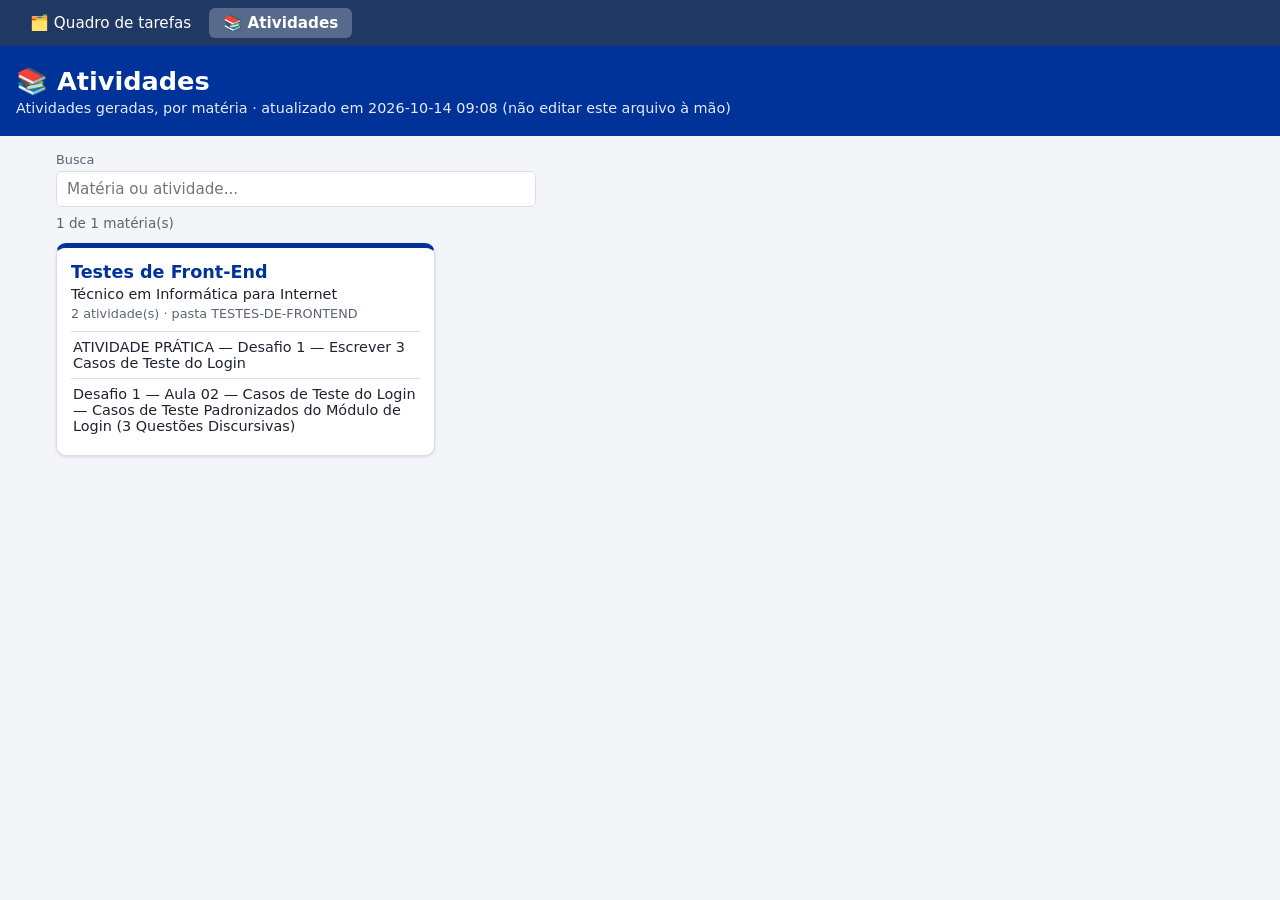
==== atividades.html @ 265929af "feat(atividades): menu Atividades e atividades.html com materias em cards, atualizada pelos geradore" ====
<!DOCTYPE html>
<html lang="pt-BR">
<head>
    <meta charset="UTF-8">
    <meta name="viewport" content="width=device-width, initial-scale=1.0">
    <title>Atividades — Gerador de Atividades</title>
    <link rel="stylesheet" href="scripts/menu/menu.css">
    <link rel="stylesheet" href="scripts/atividades/atividades.css">
</head>
<body>
    <nav class="menu-principal" aria-label="Menu principal">
        <a class="menu-principal__link" href="index.html">🗂️ Quadro de tarefas</a>
        <a class="menu-principal__link menu-principal__link--ativo" href="atividades.html"
           aria-current="page">📚 Atividades</a>
    </nav>

    <header class="topo-atividades">
        <h1>📚 Atividades</h1>
        <p class="topo-atividades__subtitulo">Atividades geradas, por matéria · atualizado em
            2026-10-14 09:08 (não editar este arquivo à mão)</p>
    </header>

    <main class="conteudo-atividades">
        <label class="busca-atividades">Busca
            <input id="busca-atividades" type="search" placeholder="Matéria ou atividade...">
        </label>
        <p class="resultado-atividades" id="resultado-atividades" aria-live="polite"></p>
        <section class="grade-materias" id="grade-materias" aria-label="Matérias">
            <article class="materia">
                <h2 class="materia__titulo">Testes de Front-End</h2>
                <p class="materia__curso">Técnico em Informática para Internet</p>
                <p class="materia__quantidade">2 atividade(s) · pasta TESTES-DE-FRONTEND</p>
                <ul class="materia__lista">
                    <li class="materia__atividade"><a href="TESTES-DE-FRONTEND/ATIVIDADES/ATIVIDADE-PRATICA-DESAFIO-01-CASOS-DE-TESTE.html">ATIVIDADE PRÁTICA — Desafio 1 — Escrever 3 Casos de Teste do Login</a></li>
                    <li class="materia__atividade"><a href="TESTES-DE-FRONTEND/ATIVIDADES/DESAFIO-01-CASOS-DE-TESTE-LOGIN.html">Desafio 1 — Aula 02 — Casos de Teste do Login — Casos de Teste Padronizados do Módulo de Login (3 Questões Discursivas)</a></li>
                </ul>
            </article>
        </section>
    </main>

    <script src="scripts/atividades/atividades.js"></script>
</body>
</html>
---- scripts/menu/menu.css ----
/* Menu principal compartilhado (index.html e atividades.html). */
.menu-principal {
    display: flex;
    flex-wrap: wrap;
    gap: 4px;
    padding: 8px 16px;
    background: #1f3864;
}
.menu-principal__link {
    padding: 6px 14px;
    border-radius: 6px;
    color: #ffffff;
    font-family: "Segoe UI", system-ui, -apple-system, sans-serif;
    font-size: 0.95rem;
    text-decoration: none;
}
.menu-principal__link:hover { background: rgba(255, 255, 255, 0.15); }
.menu-principal__link--ativo { background: rgba(255, 255, 255, 0.25); font-weight: 700; }
---- scripts/atividades/atividades.css ----
/* Página atividades.html: um card por matéria com os links das atividades geradas. */
:root {
    --cor-primaria: #003399;
    --cor-fundo: #f3f5f9;
    --cor-cartao: #ffffff;
    --cor-texto: #1d2330;
    --cor-texto-suave: #5b6475;
    --cor-borda: #d9dee8;
    --raio: 10px;
    --sombra: 0 1px 3px rgba(16, 24, 40, 0.12);
    --espaco: 16px;
    --fonte: "Segoe UI", system-ui, -apple-system, sans-serif;
}

* { box-sizing: border-box; }

body {
    margin: 0;
    font-family: var(--fonte);
    background: var(--cor-fundo);
    color: var(--cor-texto);
}

/* Layout */
.topo-atividades {
    background: var(--cor-primaria);
    color: #ffffff;
    padding: 20px var(--espaco);
}
.topo-atividades h1 { margin: 0 0 4px; font-size: 1.6rem; }
.topo-atividades__subtitulo { margin: 0; opacity: 0.9; font-size: 0.9rem; }

.conteudo-atividades { max-width: 1200px; margin: 0 auto; padding: var(--espaco); }

.grade-materias {
    display: grid;
    grid-template-columns: repeat(auto-fill, minmax(320px, 1fr));
    gap: var(--espaco);
}

/* Busca */
.busca-atividades {
    display: flex;
    flex-direction: column;
    gap: 4px;
    font-size: 0.8rem;
    color: var(--cor-texto-suave);
}
.busca-atividades input {
    font: inherit;
    font-size: 0.95rem;
    padding: 8px 10px;
    border: 1px solid var(--cor-borda);
    border-radius: 6px;
    max-width: 480px;
}
.resultado-atividades { color: var(--cor-texto-suave); font-size: 0.85rem; margin: 8px 0 12px; }

/* Card da matéria */
.materia {
    background: var(--cor-cartao);
    border: 1px solid var(--cor-borda);
    border-top: 5px solid var(--cor-primaria);
    border-radius: var(--raio);
    padding: 14px;
    box-shadow: var(--sombra);
}
.materia__titulo { margin: 0 0 4px; font-size: 1.1rem; color: var(--cor-primaria); }
.materia__curso { margin: 0 0 4px; font-size: 0.9rem; }
.materia__quantidade { margin: 0 0 10px; font-size: 0.8rem; color: var(--cor-texto-suave); }
.materia__lista { list-style: none; margin: 0; padding: 0; }
.materia__atividade { border-top: 1px solid var(--cor-borda); }
.materia__atividade a {
    display: block;
    padding: 7px 2px;
    color: var(--cor-texto);
    text-decoration: none;
    font-size: 0.9rem;
}
.materia__atividade a:hover { color: var(--cor-primaria); text-decoration: underline; }
.materia__vazio { color: var(--cor-texto-suave); font-size: 0.9rem; }

/* Estado (busca) */
.esta-oculto { display: none; }
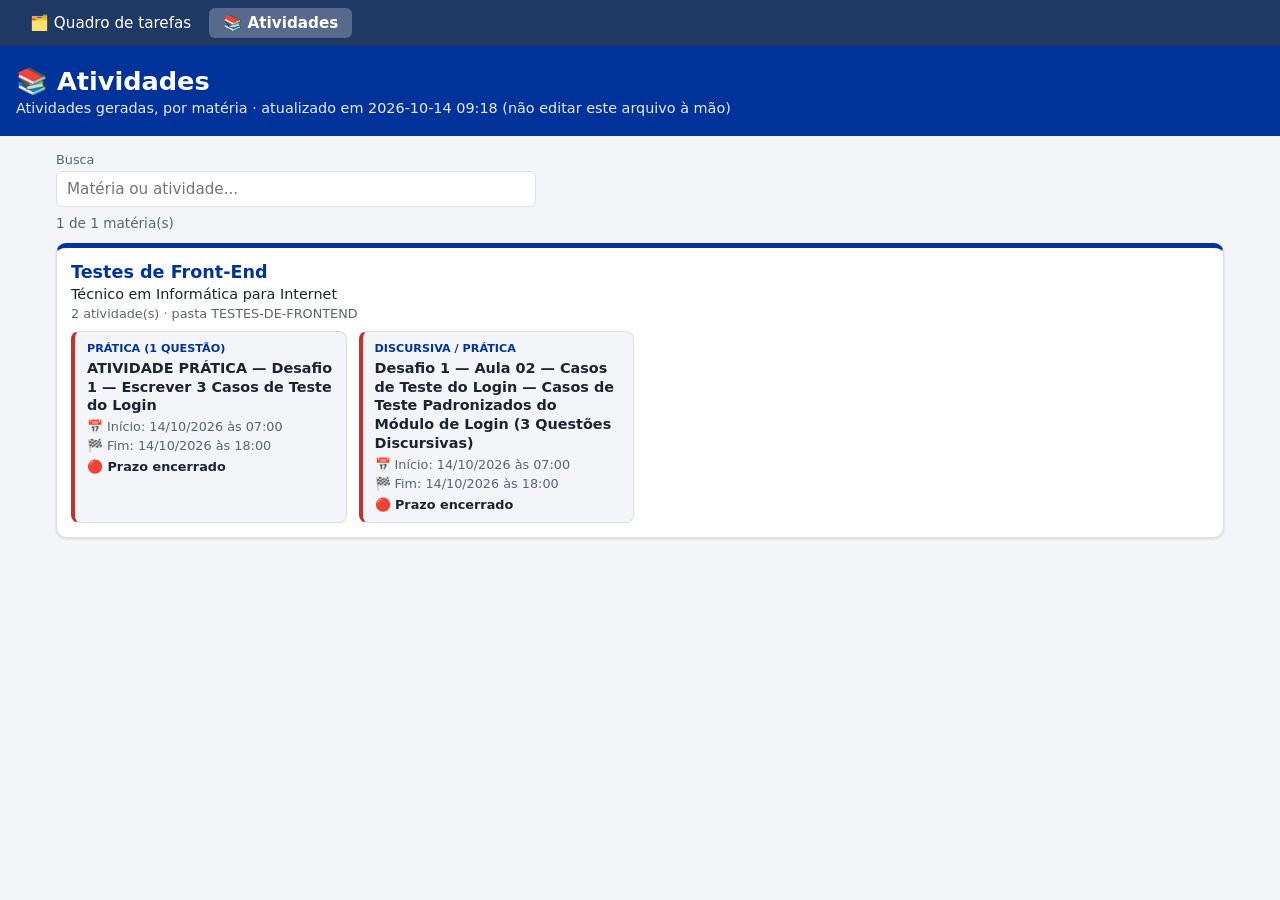
==== commit 6759dd0b: "feat(atividades): cards de atividade com prazo de entrega (padrao 1 dia, 07:00-18:00) por Claude Cod" ====
--- a/atividades.html
+++ b/atividades.html
@@ -17,7 +17,7 @@
     <header class="topo-atividades">
         <h1>📚 Atividades</h1>
         <p class="topo-atividades__subtitulo">Atividades geradas, por matéria · atualizado em
-            2026-10-14 09:08 (não editar este arquivo à mão)</p>
+            2026-10-14 09:18 (não editar este arquivo à mão)</p>
     </header>
 
     <main class="conteudo-atividades">
@@ -31,8 +31,24 @@
                 <p class="materia__curso">Técnico em Informática para Internet</p>
                 <p class="materia__quantidade">2 atividade(s) · pasta TESTES-DE-FRONTEND</p>
                 <ul class="materia__lista">
-                    <li class="materia__atividade"><a href="TESTES-DE-FRONTEND/ATIVIDADES/ATIVIDADE-PRATICA-DESAFIO-01-CASOS-DE-TESTE.html">ATIVIDADE PRÁTICA — Desafio 1 — Escrever 3 Casos de Teste do Login</a></li>
-                    <li class="materia__atividade"><a href="TESTES-DE-FRONTEND/ATIVIDADES/DESAFIO-01-CASOS-DE-TESTE-LOGIN.html">Desafio 1 — Aula 02 — Casos de Teste do Login — Casos de Teste Padronizados do Módulo de Login (3 Questões Discursivas)</a></li>
+                    <li class="atividade" data-inicio="2026-10-14T07:00" data-fim="2026-10-14T18:00">
+                        <a class="atividade__link" href="TESTES-DE-FRONTEND/ATIVIDADES/ATIVIDADE-PRATICA-DESAFIO-01-CASOS-DE-TESTE.html">
+                            <span class="atividade__tipo">Prática (1 questão)</span>
+                            <span class="atividade__titulo">ATIVIDADE PRÁTICA — Desafio 1 — Escrever 3 Casos de Teste do Login</span>
+                        <p class="atividade__prazo">📅 Início: 14/10/2026 às 07:00</p>
+                        <p class="atividade__prazo">🏁 Fim: 14/10/2026 às 18:00</p>
+                        <p class="atividade__situacao"></p>
+                        </a>
+                    </li>
+                    <li class="atividade" data-inicio="2026-10-14T07:00" data-fim="2026-10-14T18:00">
+                        <a class="atividade__link" href="TESTES-DE-FRONTEND/ATIVIDADES/DESAFIO-01-CASOS-DE-TESTE-LOGIN.html">
+                            <span class="atividade__tipo">Discursiva / prática</span>
+                            <span class="atividade__titulo">Desafio 1 — Aula 02 — Casos de Teste do Login — Casos de Teste Padronizados do Módulo de Login (3 Questões Discursivas)</span>
+                        <p class="atividade__prazo">📅 Início: 14/10/2026 às 07:00</p>
+                        <p class="atividade__prazo">🏁 Fim: 14/10/2026 às 18:00</p>
+                        <p class="atividade__situacao"></p>
+                        </a>
+                    </li>
                 </ul>
             </article>
         </section>
--- a/scripts/atividades/atividades.css
+++ b/scripts/atividades/atividades.css
@@ -34,7 +34,7 @@
 
 .grade-materias {
     display: grid;
-    grid-template-columns: repeat(auto-fill, minmax(320px, 1fr));
+    grid-template-columns: 1fr;
     gap: var(--espaco);
 }
 
@@ -68,16 +68,44 @@
 .materia__titulo { margin: 0 0 4px; font-size: 1.1rem; color: var(--cor-primaria); }
 .materia__curso { margin: 0 0 4px; font-size: 0.9rem; }
 .materia__quantidade { margin: 0 0 10px; font-size: 0.8rem; color: var(--cor-texto-suave); }
-.materia__lista { list-style: none; margin: 0; padding: 0; }
-.materia__atividade { border-top: 1px solid var(--cor-borda); }
-.materia__atividade a {
-    display: block;
-    padding: 7px 2px;
+.materia__lista {
+    display: grid;
+    grid-template-columns: repeat(auto-fill, minmax(230px, 1fr));
+    gap: 12px;
+    list-style: none;
+    margin: 0;
+    padding: 0;
+}
+
+/* Card pequeno da atividade */
+.atividade {
+    border: 1px solid var(--cor-borda);
+    border-left: 4px solid var(--cor-situacao, var(--cor-borda));
+    border-radius: 8px;
+    background: var(--cor-fundo);
+}
+.atividade__link {
+    display: flex;
+    flex-direction: column;
+    gap: 4px;
+    height: 100%;
+    padding: 10px 12px;
     color: var(--cor-texto);
     text-decoration: none;
-    font-size: 0.9rem;
 }
-.materia__atividade a:hover { color: var(--cor-primaria); text-decoration: underline; }
+.atividade__link:hover { background: #e7ecf6; }
+.atividade__tipo {
+    font-size: 0.7rem;
+    font-weight: 700;
+    text-transform: uppercase;
+    color: var(--cor-primaria);
+}
+.atividade__titulo { font-size: 0.9rem; font-weight: 600; line-height: 1.3; }
+.atividade__prazo { margin: 0; font-size: 0.8rem; color: var(--cor-texto-suave); }
+.atividade__situacao { margin: 2px 0 0; font-size: 0.8rem; font-weight: 700; }
+.atividade--futura { --cor-situacao: #b7791f; }
+.atividade--aberta { --cor-situacao: #1a7f37; }
+.atividade--encerrada { --cor-situacao: #c53030; }
 .materia__vazio { color: var(--cor-texto-suave); font-size: 0.9rem; }
 
 /* Estado (busca) */
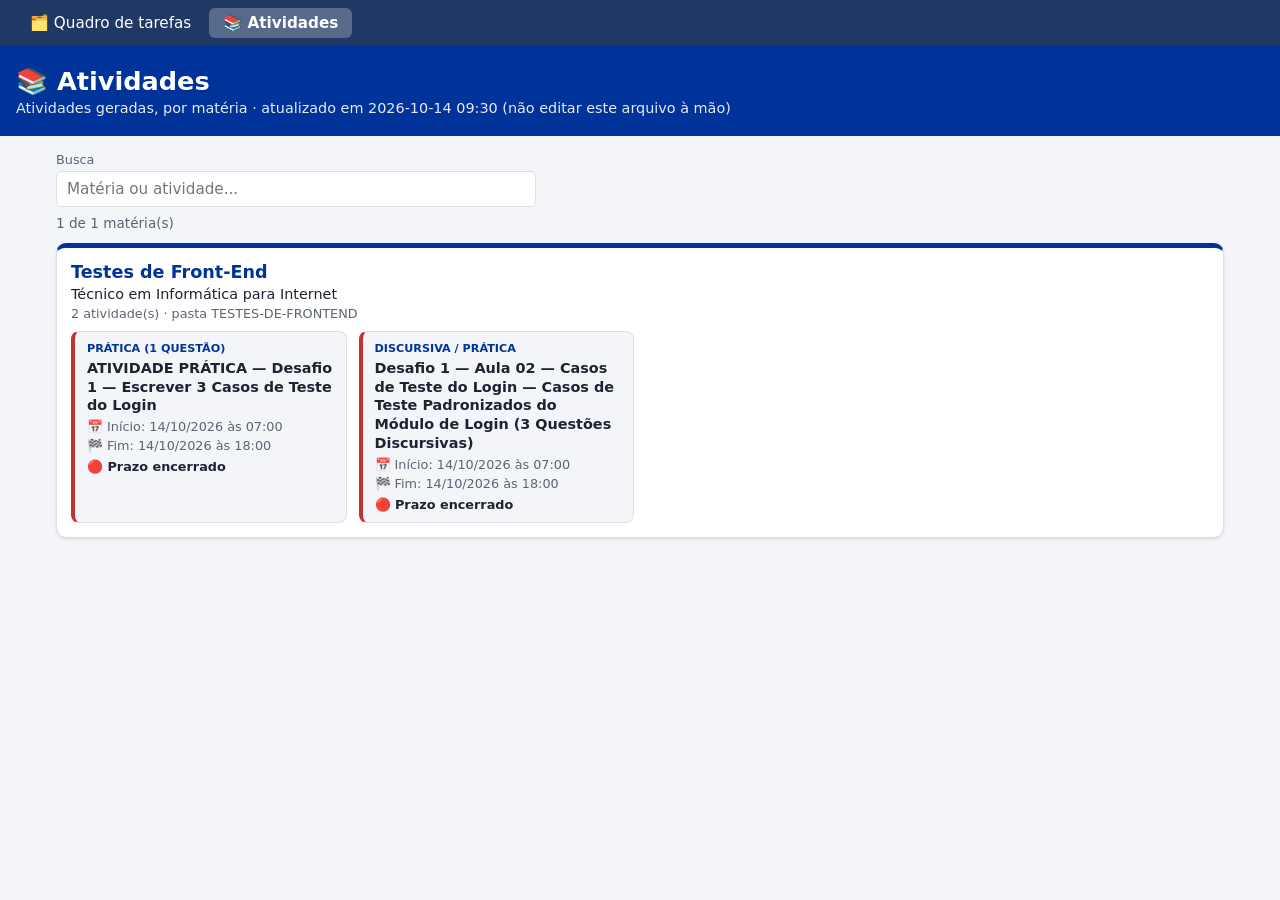
==== commit b5377d04: "feat(atividades): cabecalho com docente, turma e data; estudante em branco por Claude Code (local · " ====
--- a/atividades.html
+++ b/atividades.html
@@ -17,7 +17,7 @@
     <header class="topo-atividades">
         <h1>📚 Atividades</h1>
         <p class="topo-atividades__subtitulo">Atividades geradas, por matéria · atualizado em
-            2026-10-14 09:18 (não editar este arquivo à mão)</p>
+            2026-10-14 09:30 (não editar este arquivo à mão)</p>
     </header>
 
     <main class="conteudo-atividades">
